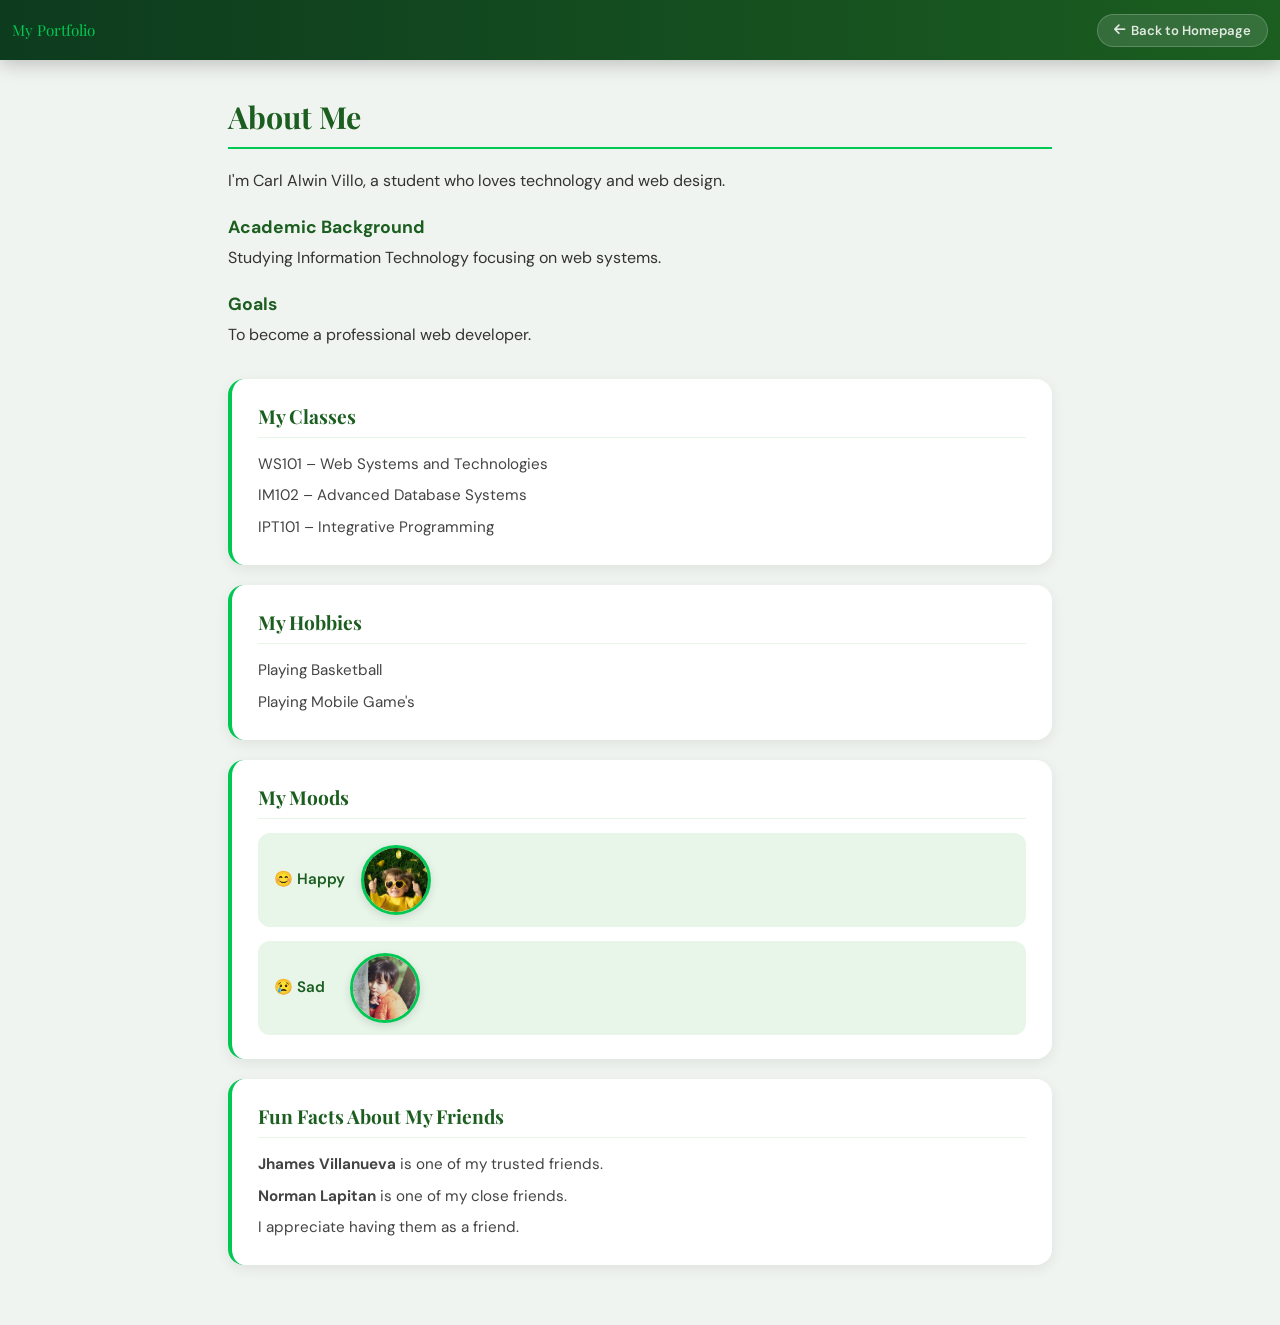
==== about.html @ 570b6a89 "Add files via upload" ====
<!DOCTYPE html>
<html lang="en">
<head>
    <meta charset="UTF-8">
    <meta name="viewport" content="width=device-width, initial-scale=1.0">
    <title>About | Homepage</title>
    <link href="https://fonts.googleapis.com/css2?family=Playfair+Display:wght@700&family=DM+Sans:wght@300;400;500;600&display=swap" rel="stylesheet">
    <link rel="stylesheet" href="https://cdnjs.cloudflare.com/ajax/libs/font-awesome/6.4.0/css/all.min.css">
    <link rel="stylesheet" href="style.css">
</head>
<body class="dashboard-body">

    <nav class="dash-navbar">
        <div class="dash-logo">My Portfolio</div>
        <a href="homepage.html" class="back-btn">
            <i class="fas fa-arrow-left"></i> Back to Homepage
        </a>
    </nav>

    <main class="page-content">
        <h2 class="page-title">About Me</h2>

        <p>I'm Carl Alwin Villo, a student who loves technology and web design.</p>

        <h3>Academic Background</h3>
        <p>Studying Information Technology focusing on web systems.</p>

        <h3>Goals</h3>
        <p>To become a professional web developer.</p>

        <div class="section-container-vertical">

            <div class="section-block">
                <h2>My Classes</h2>
                <p>WS101 – Web Systems and Technologies</p>
                <p>IM102 – Advanced Database Systems</p>
                <p>IPT101 – Integrative Programming</p>
            </div>

            <div class="section-block">
                <h2>My Hobbies</h2>
                <p>Playing Basketball</p>
                <p>Playing Mobile Game's</p>
            </div>

            <div class="section-block">
                <h2>My Moods</h2>
                <div class="mood">
                    <p>😊 Happy</p>
                    <img src="happy.jpeg" alt="Happy Picture" class="mood-img">
                </div>
                <div class="mood">
                    <p>😢 Sad</p>
                    <img src="sad.jpeg" alt="Sad Picture" class="mood-img">
                </div>
            </div>

            <div class="section-block">
                <h2>Fun Facts About My Friends</h2>
                <p><strong>Jhames Villanueva</strong> is one of my trusted friends.</p>
                <p><strong>Norman Lapitan</strong> is one of my close friends.</p>
                <p>I appreciate having them as a friend.</p>
            </div>

        </div>
    </main>

</body>
</html>
---- style.css ----
@import url('https://fonts.googleapis.com/css2?family=Playfair+Display:wght@700;900&family=DM+Sans:wght@300;400;500;600&display=swap');

:root {
    --green-deep:   #0d3b1e;
    --green-mid:    #1B5E20;
    --green-accent: #00C853;
    --green-light:  #E8F5E9;
    --blue-mid:     #1565C0;
    --blue-light:   #e3f2fd;
    --gold-mid:     #E65100;
    --gold-light:   #fff8e1;
    --white:        #ffffff;
    --text:         #263238;
    --muted:        #78909c;
    --font-display: 'Playfair Display', serif;
    --font-body:    'DM Sans', Arial, sans-serif;
}

* {
    box-sizing: border-box;
    margin: 0;
    padding: 0;
}

body {
    font-family: var(--font-body);
    color: var(--text);
}


.landing-body {
    background: var(--green-deep);
    color: var(--white);
    overflow-x: hidden;
}


.landing-nav {
    position: fixed;
    top: 0; width: 100%; z-index: 100;
    display: flex;
    align-items: center;
    padding: 18px 32px;
    background: rgba(13,59,30,0.88);
    backdrop-filter: blur(12px);
    border-bottom: 1px solid rgba(0,200,83,0.15);
}

.nav-logo {
    font-family: var(--font-display);
    font-size: 1.35rem;
    color: var(--green-accent);
    letter-spacing: 0.5px;
}


.hero-section {
    min-height: 100vh;
    display: flex;
    align-items: center;
    justify-content: center;
    text-align: center;
    padding: 120px 20px 60px;
    background:
        radial-gradient(ellipse at 50% 0%, rgba(0,200,83,0.18) 0%, transparent 65%),
        linear-gradient(160deg, #0d3b1e 0%, #071a0e 100%);
    position: relative;
}

.hero-inner {
    max-width: 680px;
    position: relative;
    z-index: 2;
}

.hero-tag {
    display: inline-block;
    background: rgba(0,200,83,0.12);
    border: 1px solid rgba(0,200,83,0.35);
    color: var(--green-accent);
    padding: 6px 18px;
    border-radius: 30px;
    font-size: 0.78rem;
    letter-spacing: 2px;
    text-transform: uppercase;
    margin-bottom: 22px;
}

.hero-title {
    font-family: var(--font-display);
    font-size: clamp(2.6rem, 7vw, 4.8rem);
    line-height: 1.1;
    margin-bottom: 18px;
    background: linear-gradient(135deg, #fff 40%, var(--green-accent));
    -webkit-background-clip: text;
    -webkit-text-fill-color: transparent;
}

.hero-sub {
    color: rgba(255,255,255,0.58);
    font-size: 1rem;
    line-height: 1.7;
    margin-bottom: 36px;
    max-width: 500px;
    margin-inline: auto;
}

.hero-btns {
    display: flex;
    gap: 14px;
    justify-content: center;
    flex-wrap: wrap;
}

.btn-primary {
    text-decoration: none;
    display: inline-flex;
    align-items: center;
    gap: 8px;
    padding: 14px 32px;
    border-radius: 40px;
    background: var(--green-accent);
    color: var(--green-deep);
    font-weight: 700;
    font-size: 0.95rem;
    transition: 0.3s;
    box-shadow: 0 0 28px rgba(0,200,83,0.3);
    border: none;
    cursor: pointer;
}
.btn-primary:hover {
    transform: translateY(-3px);
    box-shadow: 0 0 42px rgba(0,200,83,0.5);
}

.btn-secondary {
    text-decoration: none;
    display: inline-flex;
    align-items: center;
    gap: 8px;
    padding: 14px 32px;
    border-radius: 40px;
    border: 1.5px solid rgba(255,255,255,0.3);
    color: white;
    font-weight: 600;
    font-size: 0.95rem;
    transition: 0.3s;
}
.btn-secondary:hover {
    border-color: var(--green-accent);
    color: var(--green-accent);
}


.features-section {
    padding: 80px 20px;
    max-width: 1050px;
    margin: 0 auto;
}

.section-label {
    text-align: center;
    color: var(--green-accent);
    font-size: 0.72rem;
    letter-spacing: 3px;
    text-transform: uppercase;
    margin-bottom: 8px;
}

.section-title {
    font-family: var(--font-display);
    font-size: clamp(1.7rem, 4vw, 2.6rem);
    text-align: center;
    margin-bottom: 44px;
    color: var(--white);
}

.features-grid {
    display: grid;
    grid-template-columns: repeat(auto-fill, minmax(220px, 1fr));
    gap: 18px;
}

.feature-card {
    background: rgba(255,255,255,0.04);
    border: 1px solid rgba(255,255,255,0.08);
    border-radius: 18px;
    padding: 28px 22px;
    transition: 0.3s;
    position: relative;
    overflow: hidden;
}
.feature-card::before {
    content: '';
    position: absolute;
    top: 0; left: 0; right: 0; height: 2px;
    background: linear-gradient(90deg, transparent, var(--green-accent), transparent);
    opacity: 0;
    transition: 0.3s;
}
.feature-card:hover {
    background: rgba(0,200,83,0.06);
    border-color: rgba(0,200,83,0.25);
    transform: translateY(-4px);
}
.feature-card:hover::before { opacity: 1; }

.feature-icon {
    width: 46px; height: 46px;
    background: rgba(0,200,83,0.12);
    border-radius: 12px;
    display: flex; align-items: center; justify-content: center;
    font-size: 1.2rem;
    color: var(--green-accent);
    margin-bottom: 16px;
}
.feature-card h3 { font-size: 1rem; margin-bottom: 7px; font-weight: 600; }
.feature-card p  { color: rgba(255,255,255,0.5); font-size: 0.85rem; line-height: 1.6; }

.term-badge {
    display: inline-block;
    margin-top: 12px;
    padding: 3px 12px;
    border-radius: 20px;
    font-size: 0.7rem;
    font-weight: 700;
    letter-spacing: 0.5px;
}
.badge-prelim  { background: rgba(0,200,83,0.14); color: #00e676; border: 1px solid rgba(0,230,118,0.3); }
.badge-midterm { background: rgba(33,150,243,0.14); color: #64b5f6; border: 1px solid rgba(100,181,246,0.3); }
.badge-finals  { background: rgba(255,193,7,0.12); color: #ffd54f; border: 1px solid rgba(255,213,79,0.3); }


.terms-section {
    padding: 70px 20px;
    background: rgba(0,0,0,0.22);
}

.terms-grid {
    display: grid;
    grid-template-columns: repeat(3, 1fr);
    gap: 16px;
    max-width: 900px;
    margin: 0 auto;
}

.term-card {
    padding: 28px 22px;
    border-radius: 18px;
    text-align: center;
    border: 1px solid rgba(255,255,255,0.07);
}
.term-prelim  { background: linear-gradient(135deg, rgba(0,200,83,0.1), rgba(0,200,83,0.02)); }
.term-midterm { background: linear-gradient(135deg, rgba(33,150,243,0.1), rgba(33,150,243,0.02)); }
.term-finals  { background: linear-gradient(135deg, rgba(255,193,7,0.1), rgba(255,193,7,0.02)); }

.term-num {
    font-family: var(--font-display);
    font-size: 2.2rem;
    opacity: 0.13;
    margin-bottom: 4px;
}
.term-prelim  h3 { color: #00e676; font-size: 1.05rem; margin-bottom: 8px; }
.term-midterm h3 { color: #64b5f6; font-size: 1.05rem; margin-bottom: 8px; }
.term-finals  h3 { color: #ffd54f; font-size: 1.05rem; margin-bottom: 8px; }
.term-card p { color: rgba(255,255,255,0.5); font-size: 0.83rem; line-height: 1.6; }

/* CTA */
.cta-section {
    padding: 70px 20px;
    text-align: center;
}
.cta-box {
    max-width: 520px;
    margin: 0 auto;
    background: rgba(0,200,83,0.07);
    border: 1px solid rgba(0,200,83,0.2);
    border-radius: 22px;
    padding: 46px 36px;
}
.cta-box h2 {
    font-family: var(--font-display);
    font-size: 1.9rem;
    margin-bottom: 12px;
    color: white;
}
.cta-box p { color: rgba(255,255,255,0.52); margin-bottom: 28px; }

.landing-footer {
    text-align: center;
    padding: 22px;
    color: rgba(255,255,255,0.22);
    font-size: 0.78rem;
    border-top: 1px solid rgba(255,255,255,0.05);
}


.dashboard-body {
    background: #f0f4f0;
    min-height: 100vh;
}

.dash-navbar {
    background: linear-gradient(90deg, var(--green-deep), var(--green-mid));
    padding: 0 12px;
    display: flex;
    align-items: center;
    justify-content: space-between;
    min-height: 60px;
    box-shadow: 0 4px 18px rgba(0,0,0,0.22);
    position: sticky;
    top: 0;
    z-index: 100;
    gap: 6px;
    flex-wrap: nowrap;
    width: 100%;
    overflow: hidden;
}

.dash-logo {
    font-family: var(--font-display);
    font-size: 0.95rem;
    color: var(--green-accent);
    flex-shrink: 0;
    white-space: nowrap;
}

.term-tabs {
    display: flex;
    gap: 3px;
    flex: 1;
    justify-content: center;
    min-width: 0;
}

.tab-btn {
    padding: 6px 10px;
    border-radius: 25px;
    border: none;
    cursor: pointer;
    font-family: var(--font-body);
    font-size: 0.74rem;
    font-weight: 600;
    transition: 0.25s;
    background: rgba(255,255,255,0.1);
    color: rgba(255,255,255,0.6);
    white-space: nowrap;
}
.tab-btn:hover { background: rgba(255,255,255,0.18); color: white; }
.active-prelim  { background: rgba(0,200,83,0.22) !important; color: #00e676 !important; border: 1px solid rgba(0,230,118,0.35) !important; }
.active-midterm { background: rgba(33,150,243,0.22) !important; color: #90caf9 !important; border: 1px solid rgba(144,202,249,0.35) !important; }
.active-finals  { background: rgba(255,193,7,0.18) !important; color: #ffd54f !important; border: 1px solid rgba(255,213,79,0.35) !important; }

.logout-btn {
    display: inline-flex;
    align-items: center;
    gap: 4px;
    text-decoration: none;
    background: rgba(211,47,47,0.18);
    color: #ff8a80;
    border: 1px solid rgba(211,47,47,0.3);
    border-radius: 25px;
    padding: 6px 11px;
    font-size: 0.73rem;
    font-weight: 600;
    transition: 0.25s;
    flex-shrink: 0;
    white-space: nowrap;
}
.logout-btn:hover { background: rgba(211,47,47,0.35); color: #ffcdd2; }

/* Back button (for sub-pages) */
.back-btn {
    display: inline-flex;
    align-items: center;
    gap: 6px;
    text-decoration: none;
    background: rgba(255,255,255,0.12);
    color: rgba(255,255,255,0.85);
    border: 1px solid rgba(255,255,255,0.2);
    border-radius: 25px;
    padding: 7px 16px;
    font-size: 0.82rem;
    font-weight: 600;
    transition: 0.25s;
    flex-shrink: 0;
    white-space: nowrap;
}
.back-btn:hover { background: var(--green-accent); color: var(--green-deep); border-color: var(--green-accent); }


.dash-content {
    max-width: 980px;
    margin: 0 auto;
    padding: 32px 18px 60px;
}


.term-panel { display: none; }
.term-panel.active { display: block; }


.term-header {
    display: flex;
    align-items: center;
    gap: 14px;
    padding: 22px 24px;
    border-radius: 18px;
    margin-bottom: 26px;
    color: white;
}
.prelim-header  { background: linear-gradient(135deg, #1B5E20, #2e7d32); }
.midterm-header { background: linear-gradient(135deg, #0d47a1, #1565C0); }
.finals-header  { background: linear-gradient(135deg, #bf360c, #e65100); }

.term-icon {
    width: 50px; height: 50px;
    background: rgba(255,255,255,0.14);
    border-radius: 14px;
    display: flex; align-items: center; justify-content: center;
    font-size: 1.5rem;
    flex-shrink: 0;
}
.term-header h2 { font-family: var(--font-display); font-size: 1.6rem; }
.term-header p  { opacity: 0.75; font-size: 0.86rem; margin-top: 3px; }


.cards-grid {
    display: grid;
    grid-template-columns: repeat(auto-fill, minmax(250px, 1fr));
    gap: 18px;
}

.activity-card {
    background: white;
    border-radius: 18px;
    overflow: hidden;
    box-shadow: 0 4px 15px rgba(0,0,0,0.07);
    border: 1px solid rgba(0,0,0,0.06);
    display: flex;
    flex-direction: column;
    transition: 0.3s;
}
.activity-card:hover { transform: translateY(-5px); box-shadow: 0 12px 28px rgba(0,0,0,0.12); }

.card-top {
    height: 108px;
    display: flex; align-items: center; justify-content: center;
    font-size: 2.4rem;
    position: relative;
    overflow: hidden;
}
.prelim-card  .card-top { background: linear-gradient(135deg, #e8f5e9, #c8e6c9); }
.midterm-top  { background: linear-gradient(135deg, #e3f2fd, #bbdefb); }
.coming-top   { background: linear-gradient(135deg, #f5f5f5, #e0e0e0); }

.card-tag {
    position: absolute;
    top: 10px; right: 10px;
    background: var(--green-mid);
    color: white;
    font-size: 0.66rem;
    font-weight: 700;
    padding: 3px 10px;
    border-radius: 20px;
    letter-spacing: 0.5px;
    text-transform: uppercase;
}
.midterm-tag { background: var(--blue-mid); }
.coming-tag  { background: #90a4ae; }

.card-body {
    padding: 18px 20px 20px;
    display: flex;
    flex-direction: column;
    flex: 1;
    gap: 7px;
}
.card-body h3 { font-size: 1rem; font-weight: 700; color: var(--text); }
.card-body p  { font-size: 0.82rem; color: var(--muted); line-height: 1.5; flex: 1; }


.open-btn {
    margin-top: 10px;
    display: inline-flex;
    align-items: center;
    justify-content: center;
    gap: 7px;
    color: white;
    text-decoration: none;
    padding: 10px 16px;
    border-radius: 25px;
    font-size: 0.84rem;
    font-weight: 600;
    transition: 0.3s;
    width: 100%;
    border: none;
    cursor: pointer;
}
.prelim-btn  { background: var(--green-mid); }
.prelim-btn:hover  { background: var(--green-accent); color: var(--green-deep); }
.midterm-btn { background: var(--blue-mid); }
.midterm-btn:hover { background: #1976D2; }
.disabled-btn { background: #90a4ae; cursor: not-allowed; opacity: 0.65; }


.coming-card .card-body h3 { color: #aaa; }
.coming-card .card-body p  { color: #bbb; }


.page-content {
    max-width: 860px;
    margin: 0 auto;
    padding: 36px 18px 60px;
}

.page-title {
    font-family: var(--font-display);
    font-size: 1.9rem;
    color: var(--green-mid);
    margin-bottom: 18px;
    padding-bottom: 10px;
    border-bottom: 2px solid var(--green-accent);
}

.page-content p {
    font-size: 1rem;
    line-height: 1.7;
    color: #333;
    margin-bottom: 14px;
}

.page-content h3 {
    font-size: 1.1rem;
    color: var(--green-mid);
    margin-top: 22px;
    margin-bottom: 6px;
    font-weight: 700;
}


.media-card {
    background: white;
    border-radius: 14px;
    padding: 22px;
    margin-bottom: 20px;
    box-shadow: 0 4px 14px rgba(0,0,0,0.07);
}
.media-card h3 {
    font-size: 1rem;
    font-weight: 700;
    color: var(--green-mid);
    margin-bottom: 12px;
    display: flex;
    align-items: center;
    gap: 8px;
}
.media-card audio,
.media-card video {
    width: 100%;
    border-radius: 10px;
    margin-top: 4px;
}

.quiz-container {
    background: white;
    border-radius: 16px;
    padding: 26px 22px;
    box-shadow: 0 4px 14px rgba(0,0,0,0.07);
    margin-bottom: 24px;
}

.qa-item {
    margin-bottom: 24px;
    padding-bottom: 20px;
    border-bottom: 1px solid #f0f0f0;
}
.qa-item p { font-size: 0.95rem; margin-bottom: 10px; color: var(--text); }

.answer {
    margin-top: 10px;
    padding: 12px 15px;
    background: var(--green-light);
    border-left: 4px solid var(--green-accent);
    border-radius: 8px;
    font-size: 0.9rem;
    color: var(--text);
    display: none;
}

.progress-bar {
    font-weight: 700;
    color: var(--green-mid);
    font-size: 0.9rem;
    margin-top: 12px;
}

.timer {
    font-weight: 700;
    color: var(--green-accent);
    margin-bottom: 20px;
    font-size: 1.05rem;
}

.quiz-question {
    font-weight: 700;
    margin-top: 18px;
    margin-bottom: 8px;
    font-size: 0.95rem;
}

.quiz-option {
    display: flex;
    align-items: center;
    gap: 10px;
    margin: 6px 0;
    padding: 10px 14px;
    background: #fafafa;
    border-radius: 10px;
    border: 1px solid #e0e0e0;
    cursor: pointer;
    transition: 0.25s;
    font-size: 0.9rem;
}
.quiz-option:hover { background: var(--green-light); border-color: var(--green-accent); }
.quiz-option input { flex-shrink: 0; accent-color: var(--green-mid); }

.result-box {
    margin-top: 20px;
    font-size: 1.1rem;
    font-weight: 700;
    color: var(--green-mid);
    padding: 16px;
    background: var(--green-light);
    border-radius: 12px;
    display: none;
    line-height: 1.7;
}


button {
    padding: 10px 20px;
    background: var(--green-mid);
    color: white;
    border: none;
    border-radius: 25px;
    font-weight: 600;
    font-size: 0.88rem;
    cursor: pointer;
    transition: 0.3s;
    font-family: var(--font-body);
}
button:hover { background: var(--green-accent); color: var(--green-deep); transform: translateY(-2px); }

#storyOverlay {
    position: fixed;
    top: 0; left: 0;
    width: 100%; height: 100%;
    background: rgba(13,59,30,0.88);
    display: none;
    align-items: center;
    justify-content: center;
    z-index: 999;
}

.story-card {
    background: white;
    padding: 32px 28px;
    border-radius: 22px;
    max-width: 460px;
    width: 90%;
    text-align: center;
    box-shadow: 0 16px 40px rgba(0,0,0,0.3);
    animation: fadeInUp 0.4s ease;
}

.story-icon {
    font-size: 2.8rem;
    color: var(--green-accent);
    margin-bottom: 14px;
}
.story-title {
    font-family: var(--font-display);
    font-size: 1.6rem;
    color: var(--green-mid);
    margin-bottom: 12px;
}
.story-text {
    font-size: 0.97rem;
    line-height: 1.7;
    color: var(--text);
    margin-bottom: 22px;
}
.story-buttons {
    display: flex;
    justify-content: center;
    gap: 12px;
    flex-wrap: wrap;
}
.story-buttons button {
    padding: 9px 18px;
    font-size: 0.85rem;
    background: linear-gradient(135deg, var(--green-mid), var(--green-accent));
    color: white;
    border-radius: 25px;
    transition: 0.3s;
}
.story-buttons button:hover { opacity: 0.88; transform: translateY(-2px); color: white; }
.close-btn { background: #c62828 !important; }
.close-btn:hover { background: #e53935 !important; }


.auth-wrapper {
    min-height: 100vh;
    display: flex;
    align-items: center;
    justify-content: center;
    padding: 20px;
    background: linear-gradient(135deg, #E8F5E9, #C8E6C9);
}

.auth-card {
    background: rgba(255,255,255,0.88);
    backdrop-filter: blur(14px);
    width: 100%;
    max-width: 400px;
    padding: 36px;
    border-radius: 22px;
    box-shadow: 0 15px 36px rgba(0,0,0,0.14);
}
.auth-card h2 {
    font-family: var(--font-display);
    color: var(--green-mid);
    margin-bottom: 24px;
    text-align: center;
    font-size: 1.7rem;
}

.form-group { margin-bottom: 18px; }
.form-group label {
    display: block;
    font-size: 0.78rem;
    font-weight: 700;
    margin-bottom: 6px;
    color: #555;
}
.form-group input {
    width: 100%;
    padding: 13px;
    border: 1px solid #dde8dd;
    border-radius: 12px;
    font-size: 0.95rem;
    background: var(--green-light);
    font-family: var(--font-body);
    transition: 0.2s;
}
.form-group input:focus {
    outline: none;
    border-color: var(--green-accent);
    box-shadow: 0 0 0 3px rgba(0,200,83,0.15);
}

.auth-card .btn {
    display: block;
    width: 100%;
    padding: 14px;
    background: linear-gradient(45deg, var(--green-mid), var(--green-accent));
    color: white;
    border: none;
    border-radius: 30px;
    font-size: 1rem;
    font-weight: 700;
    cursor: pointer;
    text-align: center;
    text-decoration: none;
    transition: 0.3s;
    box-shadow: 0 6px 18px rgba(0,0,0,0.15);
    font-family: var(--font-body);
}
.auth-card .btn:hover { transform: translateY(-2px); box-shadow: 0 10px 24px rgba(0,0,0,0.2); }

.switch-view {
    text-align: center;
    margin-top: 18px;
    font-size: 0.88rem;
    color: #666;
}
.switch-view a { color: var(--green-mid); font-weight: 700; text-decoration: none; }
.switch-view a:hover { text-decoration: underline; }


@keyframes fadeInUp {
    from { opacity: 0; transform: translateY(20px) scale(0.97); }
    to   { opacity: 1; transform: translateY(0) scale(1); }
}


@media (max-width: 700px) {
    .terms-grid { grid-template-columns: 1fr; }
    .cards-grid { grid-template-columns: 1fr; }
    .hero-title { font-size: 2.4rem; }
}

@media (max-width: 480px) {
    .dash-navbar { padding: 0 8px; gap: 4px; }
    .dash-logo { font-size: 0.82rem; }
    .term-tabs { gap: 2px; }
    .tab-btn { padding: 5px 7px; font-size: 0.68rem; }
    .logout-btn { padding: 5px 9px; font-size: 0.68rem; }
    .logout-text { display: none; }
}

.section-container-vertical {
    display: flex;
    flex-direction: column;
    gap: 20px;
    margin-top: 30px;
}

.section-block {
    background: white;
    border-radius: 16px;
    padding: 24px 26px;
    box-shadow: 0 4px 14px rgba(0,0,0,0.07);
    border-left: 4px solid var(--green-accent);
    transition: 0.3s;
}
.section-block:hover {
    box-shadow: 0 8px 22px rgba(0,0,0,0.11);
    transform: translateY(-2px);
}

.section-block h2 {
    font-family: var(--font-display);
    font-size: 1.2rem;
    color: var(--green-mid);
    margin-bottom: 14px;
    padding-bottom: 8px;
    border-bottom: 1px solid var(--green-light);
}

.section-block p {
    font-size: 0.95rem;
    line-height: 1.7;
    color: #444;
    margin-bottom: 6px;
}
.section-block p:last-child { margin-bottom: 0; }

/* Mood rows */
.mood {
    display: flex;
    align-items: center;
    gap: 16px;
    margin-bottom: 14px;
    background: var(--green-light);
    border-radius: 12px;
    padding: 12px 16px;
}
.mood:last-child { margin-bottom: 0; }

.mood p {
    font-weight: 600;
    font-size: 0.95rem;
    color: var(--green-mid);
    margin: 0;
    min-width: 60px;
}

.mood-img {
    width: 70px;
    height: 70px;
    object-fit: cover;
    border-radius: 50%;
    border: 3px solid var(--green-accent);
    box-shadow: 0 3px 10px rgba(0,0,0,0.12);
    flex-shrink: 0;
}

@media (max-width: 500px) {
    .mood { flex-direction: column; text-align: center; }
    .mood p { min-width: unset; }
}
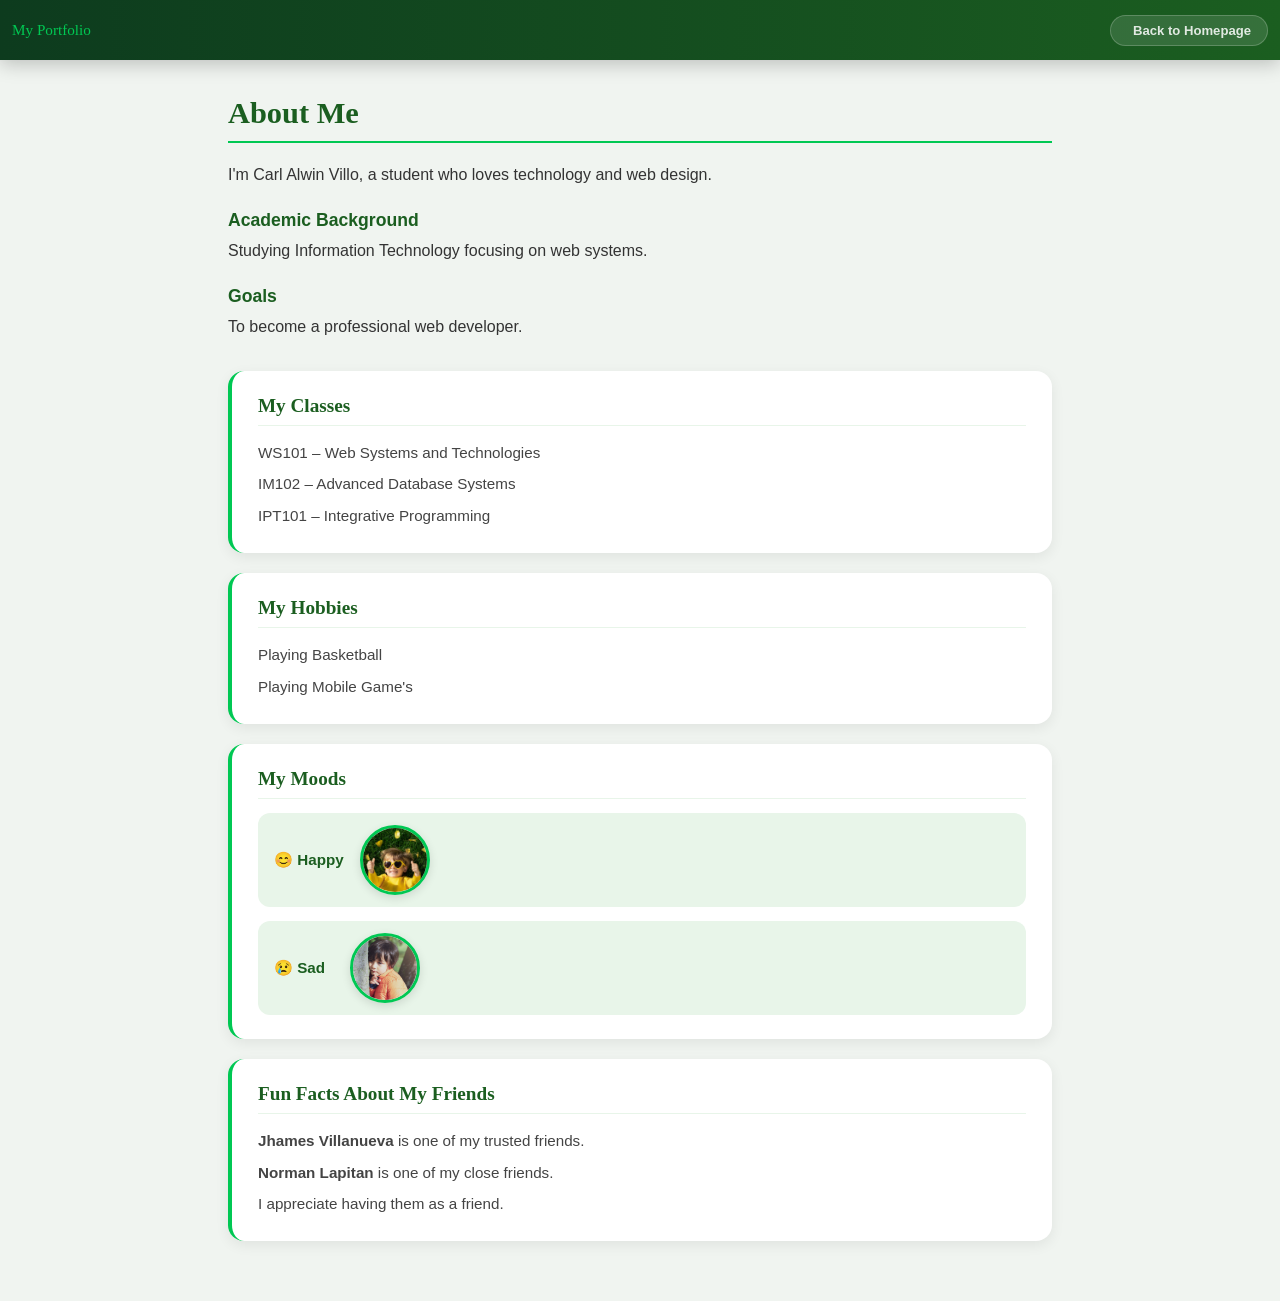
==== commit f943aa6c: "Add Content Security Policy to about.html Added a Content Security Policy meta tag to enhance securi" ====
--- a/about.html
+++ b/about.html
@@ -4,6 +4,8 @@
     <meta charset="UTF-8">
     <meta name="viewport" content="width=device-width, initial-scale=1.0">
     <title>About | Homepage</title>
+    <meta http-equiv="Content-Security-Policy" 
+      content="default-src 'self'; script-src 'self'; style-src 'self' 'unsafe-inline'; object-src 'none';">
     <link href="https://fonts.googleapis.com/css2?family=Playfair+Display:wght@700&family=DM+Sans:wght@300;400;500;600&display=swap" rel="stylesheet">
     <link rel="stylesheet" href="https://cdnjs.cloudflare.com/ajax/libs/font-awesome/6.4.0/css/all.min.css">
     <link rel="stylesheet" href="style.css">
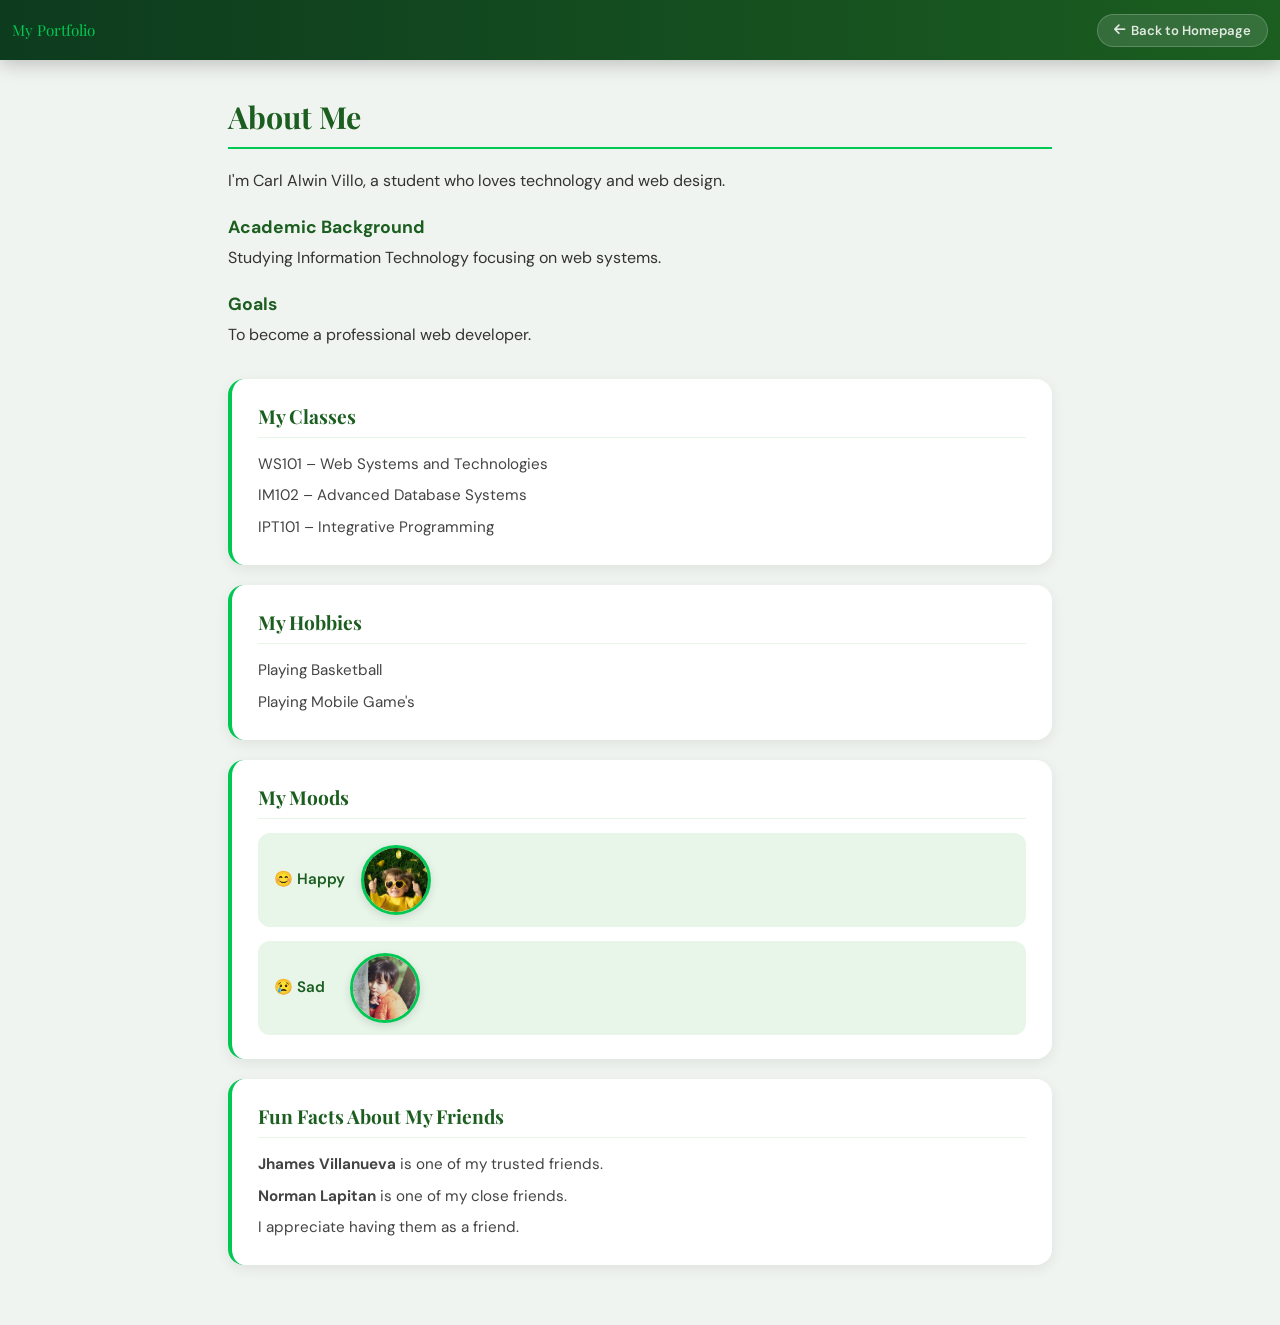
==== commit cbb59f80: "Remove Content Security Policy from about.html Removed Content Security Policy meta tag from about.h" ====
--- a/about.html
+++ b/about.html
@@ -4,8 +4,6 @@
     <meta charset="UTF-8">
     <meta name="viewport" content="width=device-width, initial-scale=1.0">
     <title>About | Homepage</title>
-    <meta http-equiv="Content-Security-Policy" 
-      content="default-src 'self'; script-src 'self'; style-src 'self' 'unsafe-inline'; object-src 'none';">
     <link href="https://fonts.googleapis.com/css2?family=Playfair+Display:wght@700&family=DM+Sans:wght@300;400;500;600&display=swap" rel="stylesheet">
     <link rel="stylesheet" href="https://cdnjs.cloudflare.com/ajax/libs/font-awesome/6.4.0/css/all.min.css">
     <link rel="stylesheet" href="style.css">
